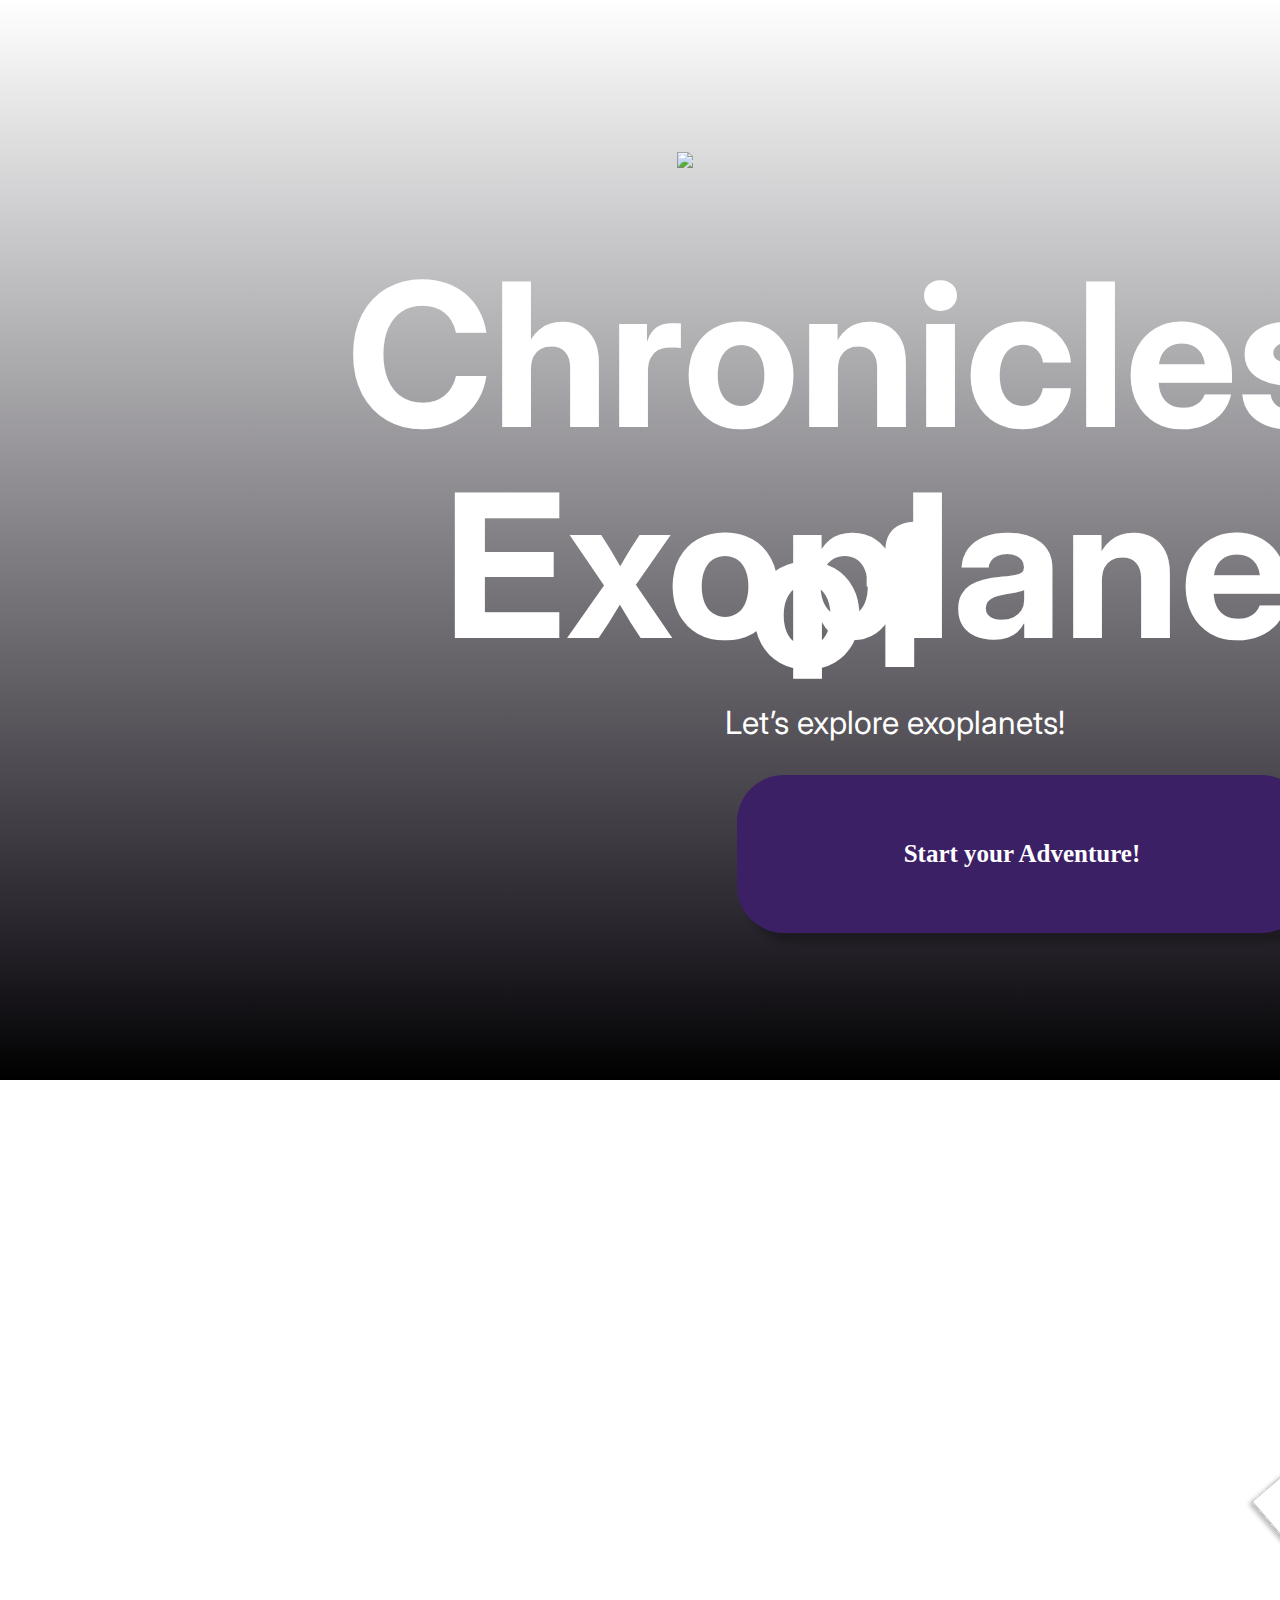
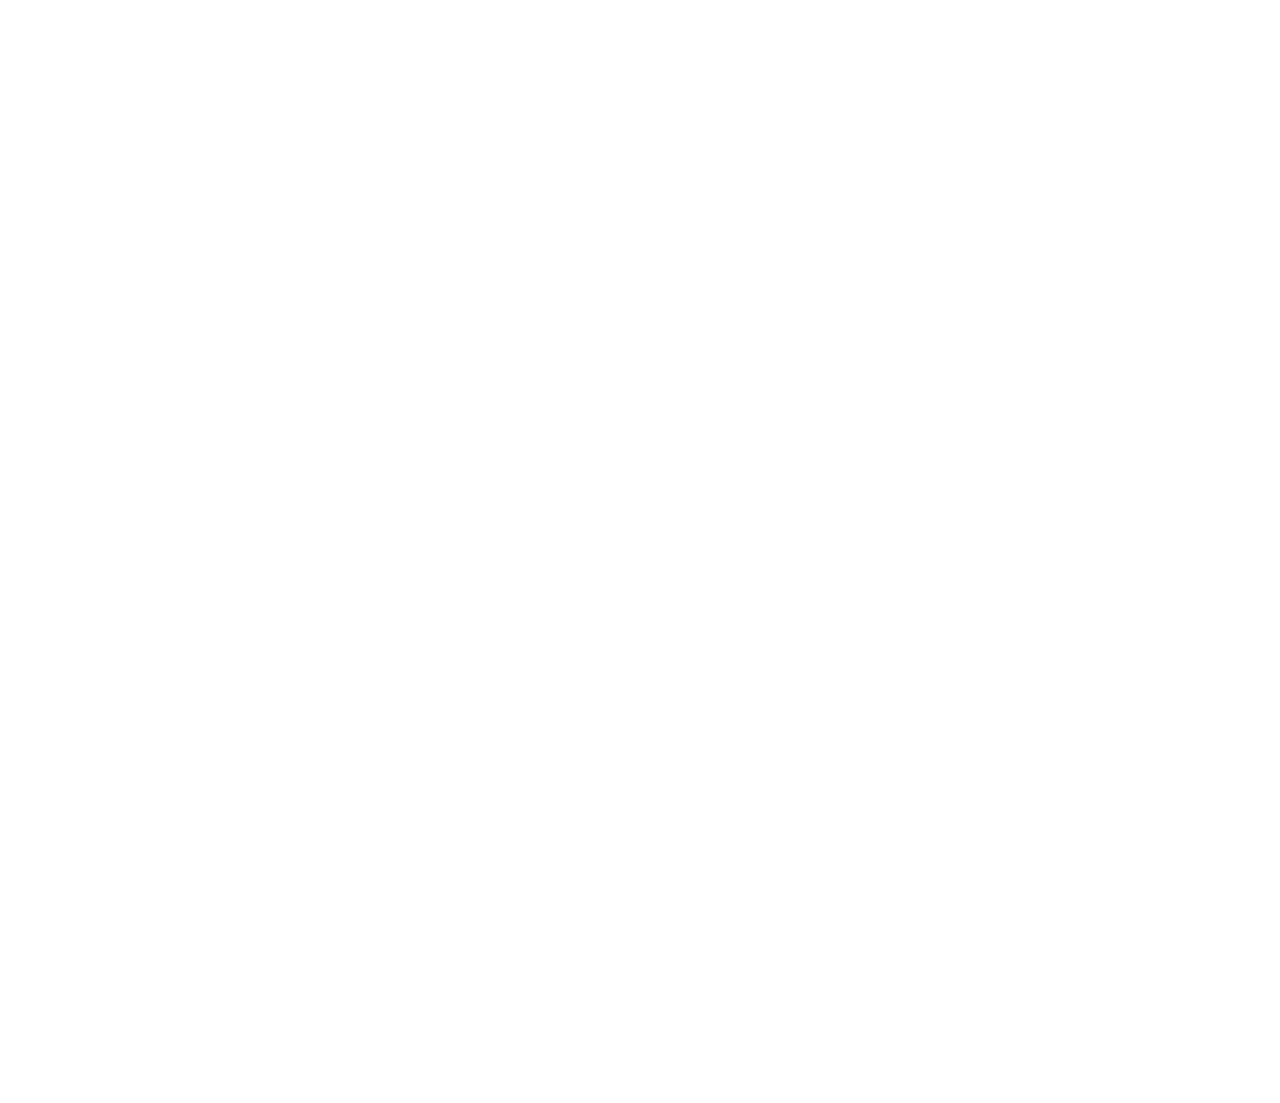
==== templates/index.html @ 8e744303 "something" ====
<!DOCTYPE html>
<html lang="en">
<head>
    <meta charset="UTF-8">
    <meta name="viewport" content="width=device-width, initial-scale=1.0">


    
    <!-- font -->
    <title>NASA Hackathon</title>
    <link rel="preconnect" href="https://fonts.googleapis.com">
    <link rel="preconnect" href="https://fonts.gstatic.com" crossorigin>
    <link href="https://fonts.googleapis.com/css2?family=Inter:opsz,wght@14..32,567&display=swap" rel="stylesheet">
    <link rel="stylesheet" href="static/css/index.css">

</head>
    <body>
        <div >
            <img style="width: 1301.92px; height: 1097.51px; left: 1751.15px; top: 1000px; position: absolute; transform: rotate(49.31deg); transform-origin: 0 0; opacity: 0; box-shadow: 0px 4px 4px rgba(0, 0, 0, 0.25)" src="https://via.placeholder.com/1302x1098" />
            <div style="width: 1920px; height: 1080px; left: 0px; top: 0px; position: absolute; background: linear-gradient(180deg, rgba(0, 0, 0, 0) 0%, rgba(5.02, 1.02, 10.63, 0.86) 86%, black 100%)"></div>
            <div style="left: 347px; top: 234px; position: absolute; text-align: center; color: white; font-size: 200px; font-family: Inter; font-weight: 700; line-height: 240px; word-wrap: break-word">Chronicles of </div>
            <img style=" left: 677px; top: 152px; position: absolute;" src="static/res/spaceship.png" />
            <img style="width: 799px; height: 743px; left: 1815.36px; top: 1017px; position: absolute; transform: rotate(49.31deg); transform-origin: 0 0; box-shadow: 0px 4px 4px rgba(0, 0, 0, 0.25)" src="https://via.placeholder.com/799x743" />
            <div style="left: 444px; top: 445px; position: absolute; text-align: center; color: white; font-size: 200px; font-family: Inter; font-weight: 700; line-height: 240px; word-wrap: break-word">Exoplanets</div>
            <div style="left: 725px; top: 701px; position: absolute; text-align: center; color: white; font-size: 32px; font-family: Inter; font-weight: 400; line-height: 44.80px; word-wrap: break-word">Let’s explore exoplanets! </div>
            <div style="width: 262px; height: 107px; left: 829px; top: 768px; position: absolute; opacity: 0; background: #3C2065; border-radius: 81px; border: 1px black solid"></div>
            <div style="width: 446px; height: 94px; padding-top: 32px; padding-bottom: 32px; padding-left: 62px; padding-right: 63px; left: 737px; top: 775px; position: absolute; background: #3C2065; box-shadow: 9px 10px 7.099999904632568px rgba(0, 0, 0, 0.25); border-radius: 47px; overflow: hidden; justify-content: center; align-items: center; display: inline-flex">
            <div style="text-align: center; color: white; font-size: 25px; font-family: Unispace; font-weight: 700; word-wrap: break-word">Start your Adventure!</div>
            </div>
            <div style="width: 1241px; height: 687px; left: 195px; top: 673px; position: absolute; opacity: 0">
                <div style="left: 0px; top: 0px; position: absolute; text-align: center; color: white; font-size: 128px; font-family: Inter; font-weight: 700; line-height: 153.60px; word-wrap: break-word">Hey Explorer!</div>
                <div style="width: 1197px; height: 488px; left: 44px; top: 199px; position: absolute; text-align: justify; color: white; font-size: 32px; font-family: Inter; font-weight: 400; line-height: 44.80px; word-wrap: break-word">Lorem ipsum dolor sit amet, consectetur adipiscing elit. Nulla ornare, magna et commodo tempus, velit metus viverra massa, in elementum dui augue at lectus. Mauris egestas finibus aliquam. Suspendisse vitae mauris id massa cursus pellentesque quis a lacus. Vestibulum at metus dictum, venenatis nisl et, egestas purus. Fusce non massa dolor. Duis congue ante rutrum lectus auctor lacinia. Cras convallis blandit purus, a pulvinar lorem fermentum at. Nunc ultrices metus tellus, quis faucibus elit tempus at. Duis egestas risus vel malesuada tincidunt. Orci varius natoque penatibus et magnis dis parturient montes, nascetur ridiculus mus. Pellentesque leo massa, tempus a egestas vel, rutrum nec libero.<br/></div>
            </div>
        </div>
    </body>
</html>
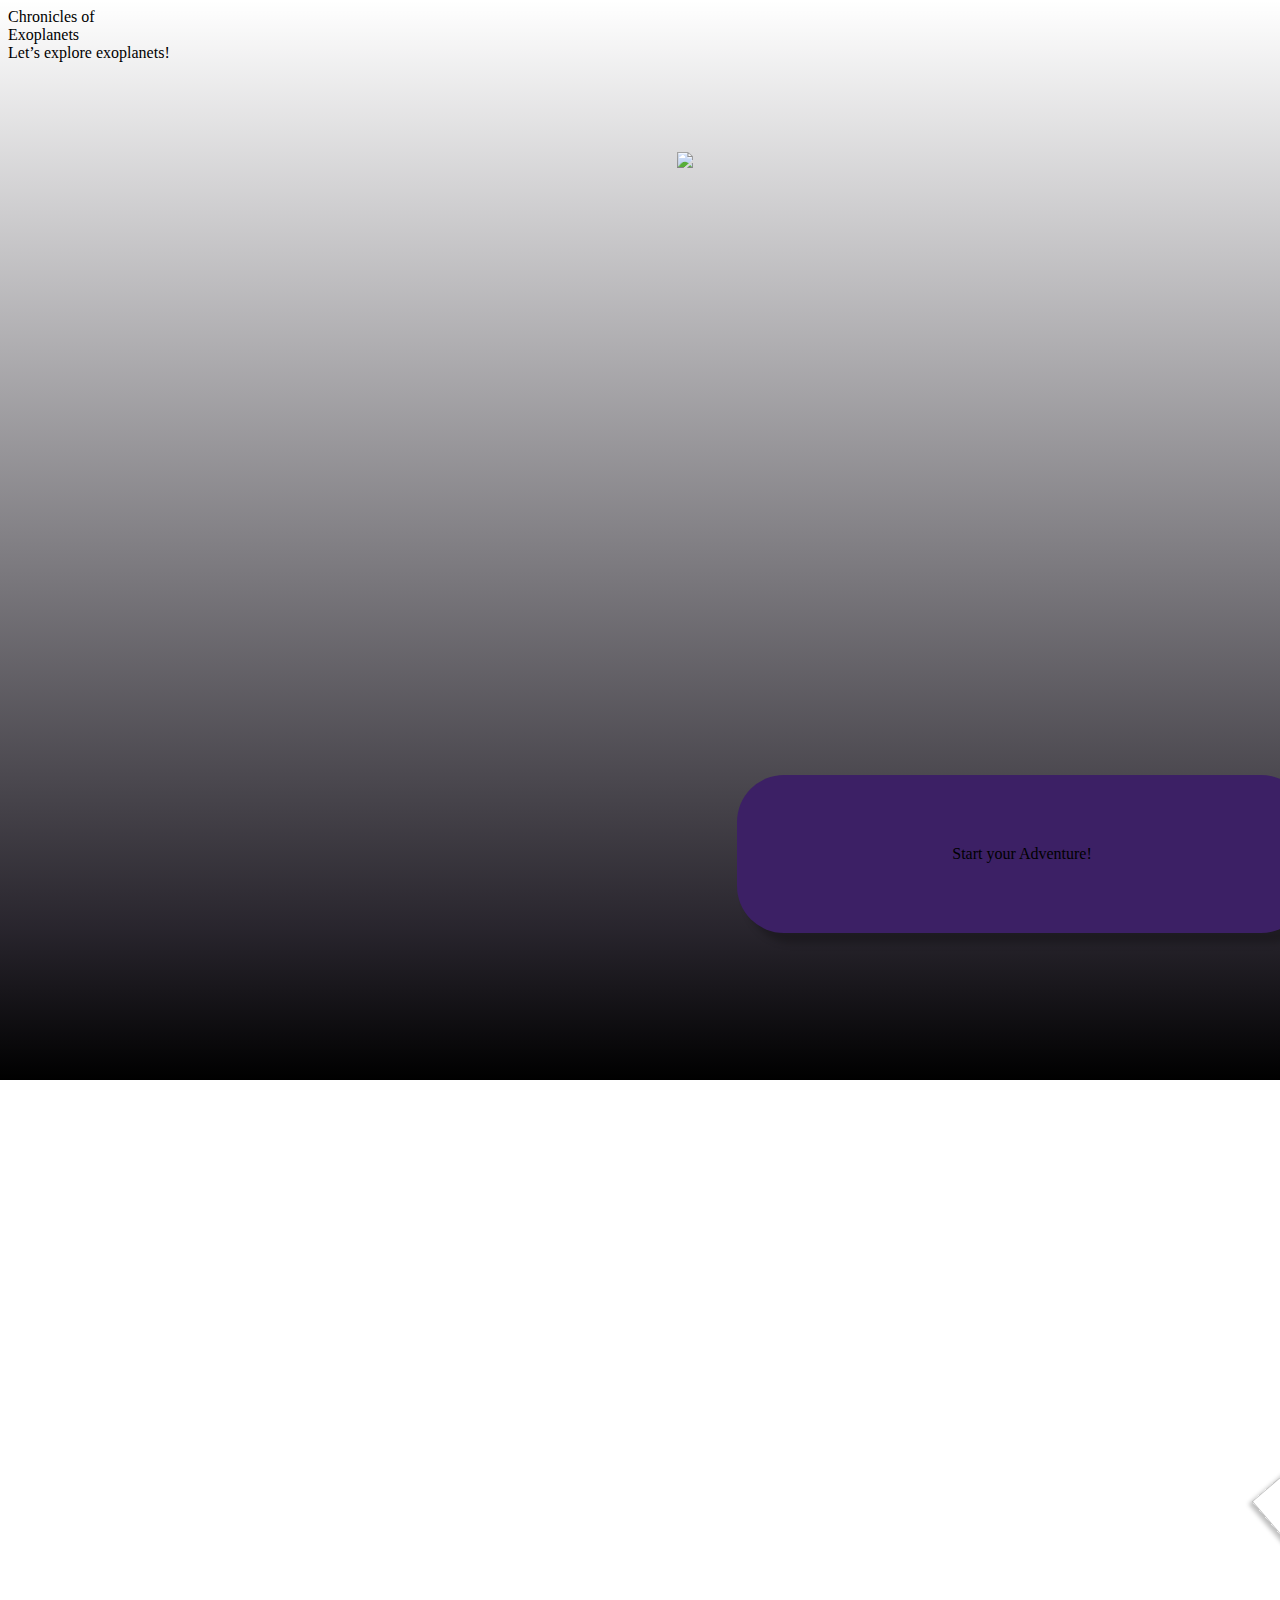
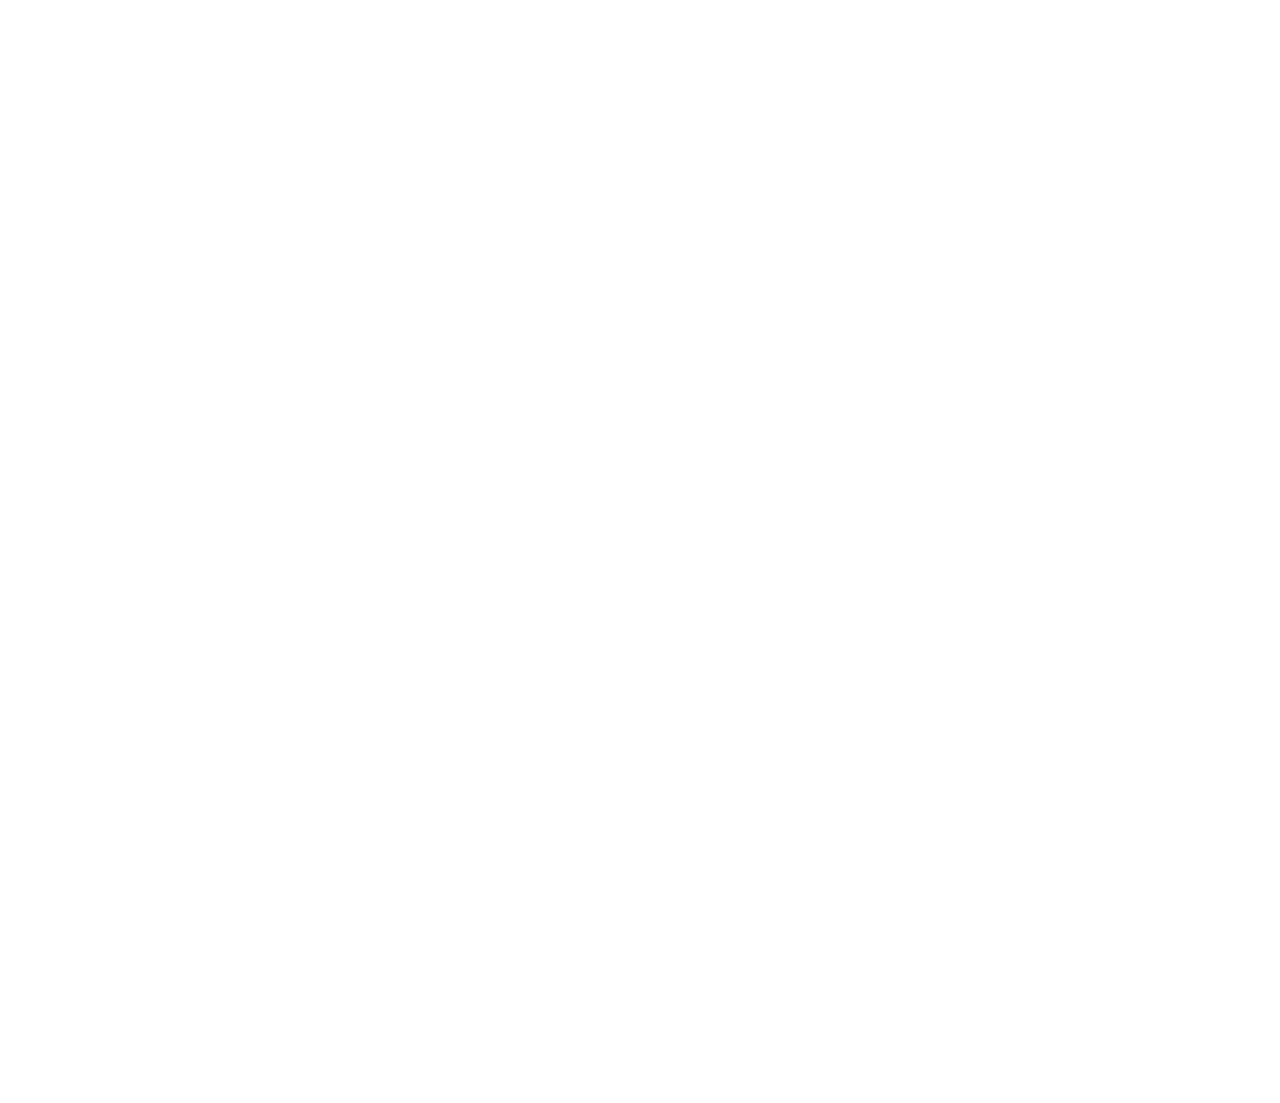
==== commit 30fa0f45: "tite" ====
--- a/templates/index.html
+++ b/templates/index.html
@@ -6,26 +6,26 @@
 
 
     
+    <link rel="stylesheet" href="static/css/index.css">
     <!-- font -->
     <title>NASA Hackathon</title>
     <link rel="preconnect" href="https://fonts.googleapis.com">
     <link rel="preconnect" href="https://fonts.gstatic.com" crossorigin>
     <link href="https://fonts.googleapis.com/css2?family=Inter:opsz,wght@14..32,567&display=swap" rel="stylesheet">
-    <link rel="stylesheet" href="static/css/index.css">
 
 </head>
     <body>
         <div >
             <img style="width: 1301.92px; height: 1097.51px; left: 1751.15px; top: 1000px; position: absolute; transform: rotate(49.31deg); transform-origin: 0 0; opacity: 0; box-shadow: 0px 4px 4px rgba(0, 0, 0, 0.25)" src="https://via.placeholder.com/1302x1098" />
             <div style="width: 1920px; height: 1080px; left: 0px; top: 0px; position: absolute; background: linear-gradient(180deg, rgba(0, 0, 0, 0) 0%, rgba(5.02, 1.02, 10.63, 0.86) 86%, black 100%)"></div>
-            <div style="left: 347px; top: 234px; position: absolute; text-align: center; color: white; font-size: 200px; font-family: Inter; font-weight: 700; line-height: 240px; word-wrap: break-word">Chronicles of </div>
+            <div class="chronicles">Chronicles of </div>
             <img style=" left: 677px; top: 152px; position: absolute;" src="static/res/spaceship.png" />
             <img style="width: 799px; height: 743px; left: 1815.36px; top: 1017px; position: absolute; transform: rotate(49.31deg); transform-origin: 0 0; box-shadow: 0px 4px 4px rgba(0, 0, 0, 0.25)" src="https://via.placeholder.com/799x743" />
-            <div style="left: 444px; top: 445px; position: absolute; text-align: center; color: white; font-size: 200px; font-family: Inter; font-weight: 700; line-height: 240px; word-wrap: break-word">Exoplanets</div>
-            <div style="left: 725px; top: 701px; position: absolute; text-align: center; color: white; font-size: 32px; font-family: Inter; font-weight: 400; line-height: 44.80px; word-wrap: break-word">Let’s explore exoplanets! </div>
+            <div class="exoplanets">Exoplanets</div>
+            <div class="letsExplore">Let’s explore exoplanets! </div>
             <div style="width: 262px; height: 107px; left: 829px; top: 768px; position: absolute; opacity: 0; background: #3C2065; border-radius: 81px; border: 1px black solid"></div>
             <div style="width: 446px; height: 94px; padding-top: 32px; padding-bottom: 32px; padding-left: 62px; padding-right: 63px; left: 737px; top: 775px; position: absolute; background: #3C2065; box-shadow: 9px 10px 7.099999904632568px rgba(0, 0, 0, 0.25); border-radius: 47px; overflow: hidden; justify-content: center; align-items: center; display: inline-flex">
-            <div style="text-align: center; color: white; font-size: 25px; font-family: Unispace; font-weight: 700; word-wrap: break-word">Start your Adventure!</div>
+            <div class="buttonText">Start your Adventure!</div>
             </div>
             <div style="width: 1241px; height: 687px; left: 195px; top: 673px; position: absolute; opacity: 0">
                 <div style="left: 0px; top: 0px; position: absolute; text-align: center; color: white; font-size: 128px; font-family: Inter; font-weight: 700; line-height: 153.60px; word-wrap: break-word">Hey Explorer!</div>
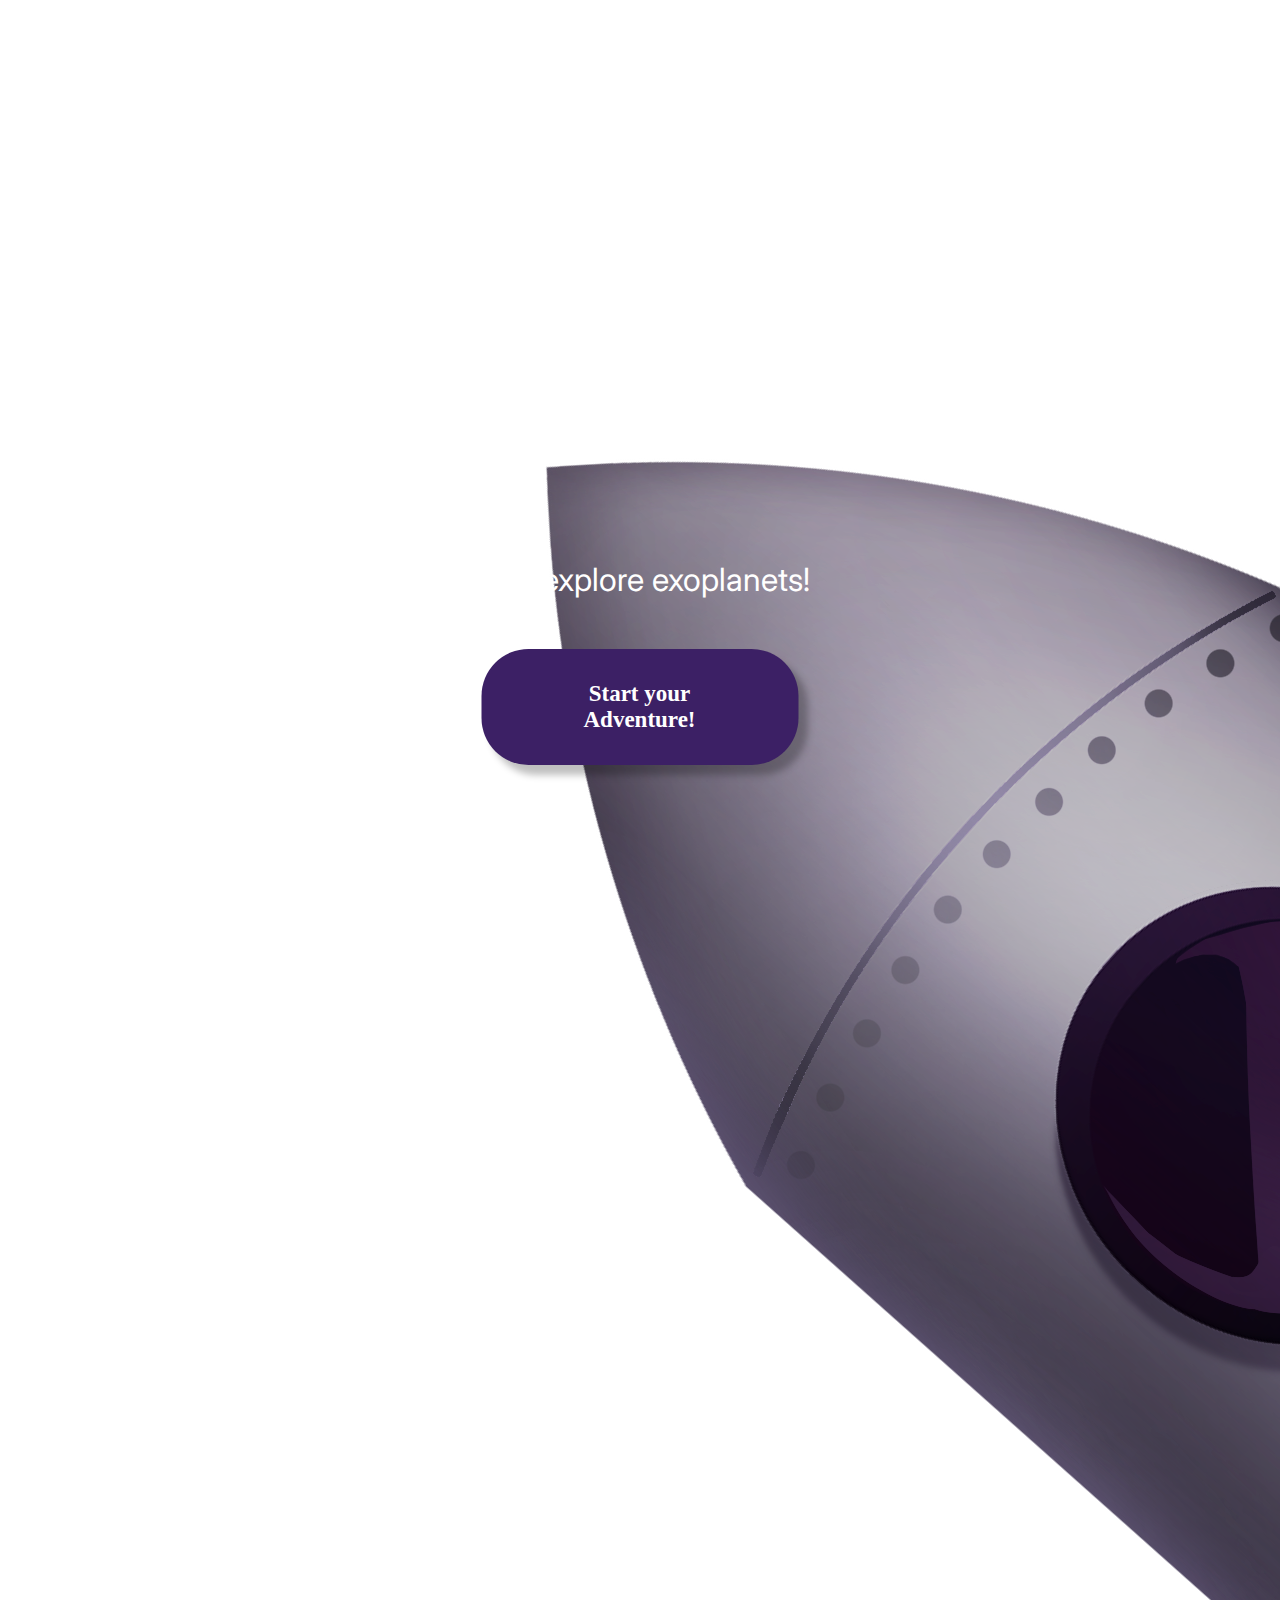
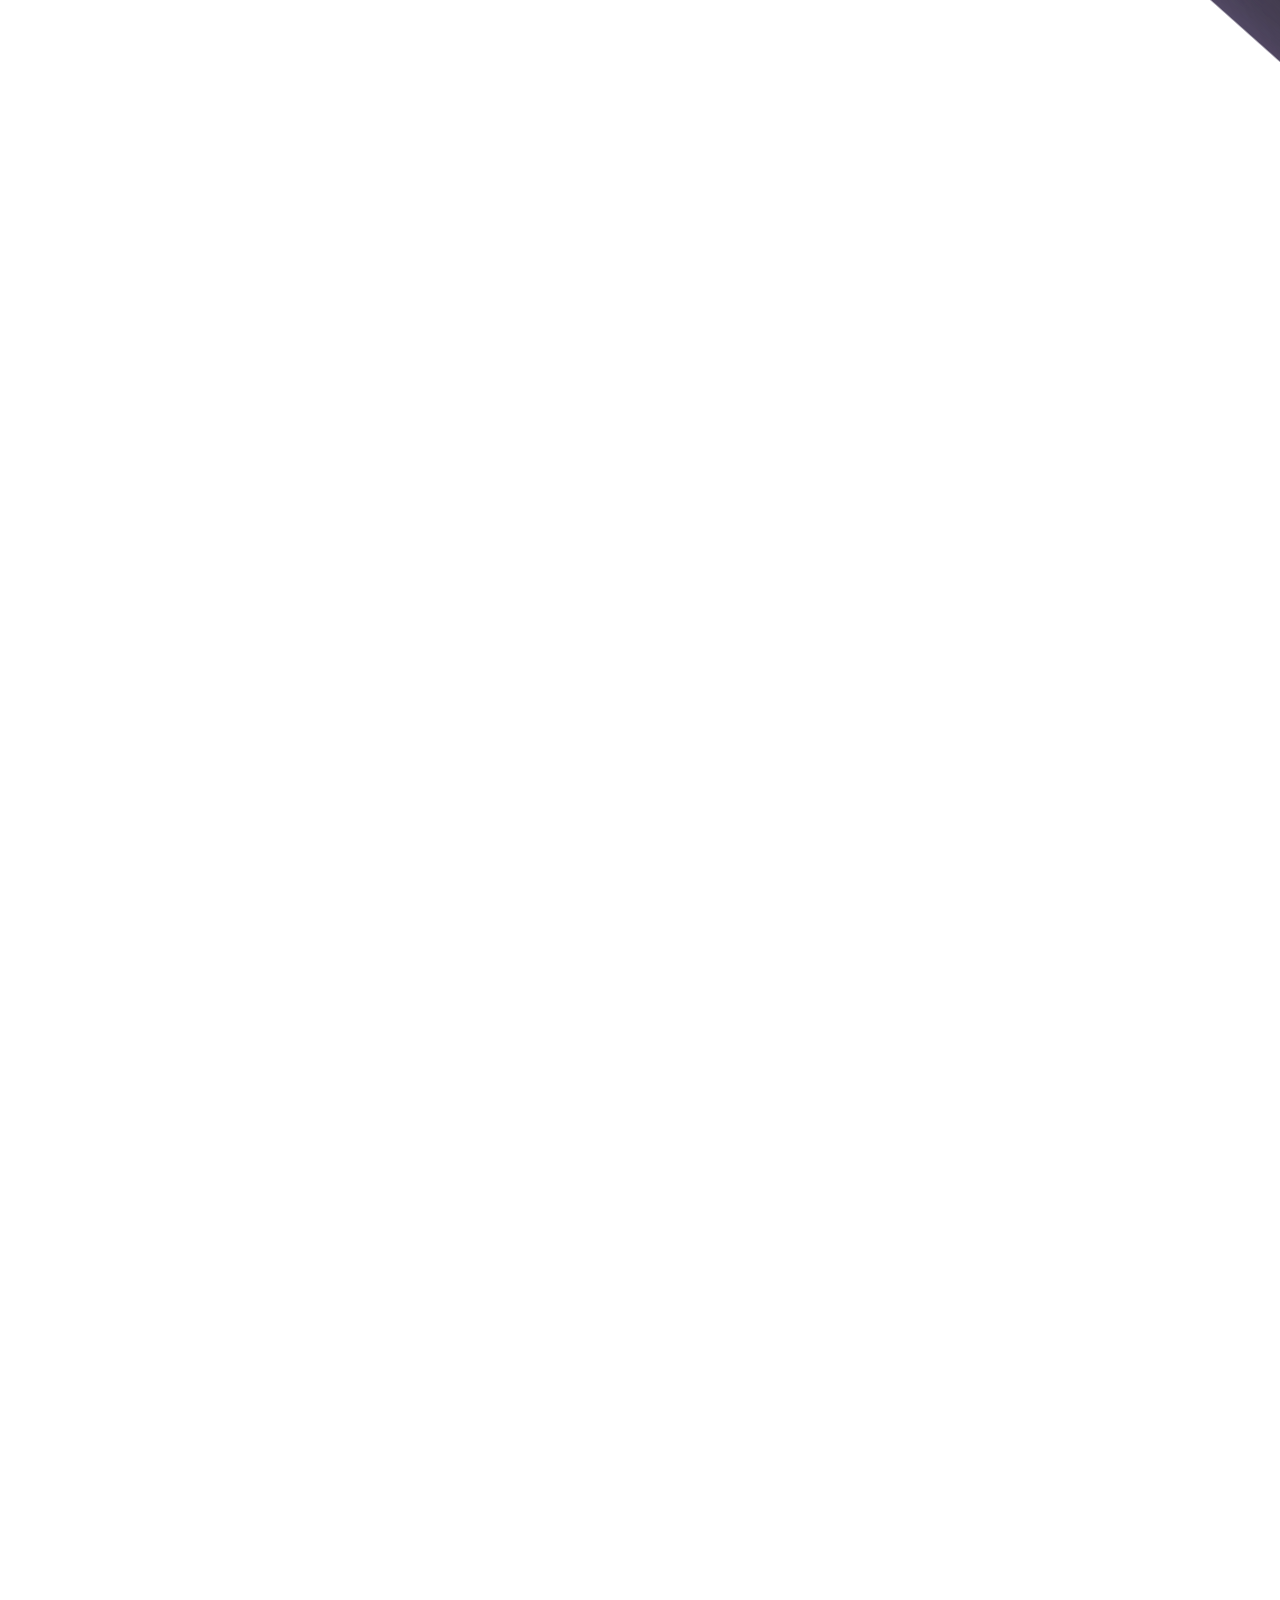
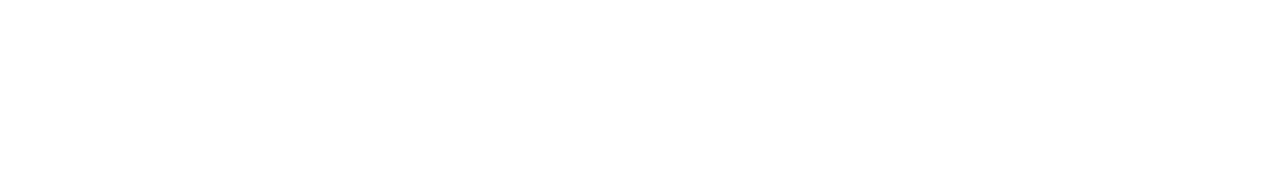
==== commit de203da2: "Merge branch 'main' of https://github.com/n-ginan/Nasa-Hackathon-Team-Rock" ====
--- a/templates/index.html
+++ b/templates/index.html
@@ -6,31 +6,23 @@
 
 
     
-    <link rel="stylesheet" href="static/css/index.css">
     <!-- font -->
     <title>NASA Hackathon</title>
     <link rel="preconnect" href="https://fonts.googleapis.com">
     <link rel="preconnect" href="https://fonts.gstatic.com" crossorigin>
     <link href="https://fonts.googleapis.com/css2?family=Inter:opsz,wght@14..32,567&display=swap" rel="stylesheet">
+    <link rel="stylesheet" href="../static/css/index.css">
 
 </head>
-    <body>
-        <div >
-            <img style="width: 1301.92px; height: 1097.51px; left: 1751.15px; top: 1000px; position: absolute; transform: rotate(49.31deg); transform-origin: 0 0; opacity: 0; box-shadow: 0px 4px 4px rgba(0, 0, 0, 0.25)" src="https://via.placeholder.com/1302x1098" />
-            <div style="width: 1920px; height: 1080px; left: 0px; top: 0px; position: absolute; background: linear-gradient(180deg, rgba(0, 0, 0, 0) 0%, rgba(5.02, 1.02, 10.63, 0.86) 86%, black 100%)"></div>
-            <div class="chronicles">Chronicles of </div>
-            <img style=" left: 677px; top: 152px; position: absolute;" src="static/res/spaceship.png" />
-            <img style="width: 799px; height: 743px; left: 1815.36px; top: 1017px; position: absolute; transform: rotate(49.31deg); transform-origin: 0 0; box-shadow: 0px 4px 4px rgba(0, 0, 0, 0.25)" src="https://via.placeholder.com/799x743" />
-            <div class="exoplanets">Exoplanets</div>
-            <div class="letsExplore">Let’s explore exoplanets! </div>
-            <div style="width: 262px; height: 107px; left: 829px; top: 768px; position: absolute; opacity: 0; background: #3C2065; border-radius: 81px; border: 1px black solid"></div>
-            <div style="width: 446px; height: 94px; padding-top: 32px; padding-bottom: 32px; padding-left: 62px; padding-right: 63px; left: 737px; top: 775px; position: absolute; background: #3C2065; box-shadow: 9px 10px 7.099999904632568px rgba(0, 0, 0, 0.25); border-radius: 47px; overflow: hidden; justify-content: center; align-items: center; display: inline-flex">
-            <div class="buttonText">Start your Adventure!</div>
-            </div>
-            <div style="width: 1241px; height: 687px; left: 195px; top: 673px; position: absolute; opacity: 0">
-                <div style="left: 0px; top: 0px; position: absolute; text-align: center; color: white; font-size: 128px; font-family: Inter; font-weight: 700; line-height: 153.60px; word-wrap: break-word">Hey Explorer!</div>
-                <div style="width: 1197px; height: 488px; left: 44px; top: 199px; position: absolute; text-align: justify; color: white; font-size: 32px; font-family: Inter; font-weight: 400; line-height: 44.80px; word-wrap: break-word">Lorem ipsum dolor sit amet, consectetur adipiscing elit. Nulla ornare, magna et commodo tempus, velit metus viverra massa, in elementum dui augue at lectus. Mauris egestas finibus aliquam. Suspendisse vitae mauris id massa cursus pellentesque quis a lacus. Vestibulum at metus dictum, venenatis nisl et, egestas purus. Fusce non massa dolor. Duis congue ante rutrum lectus auctor lacinia. Cras convallis blandit purus, a pulvinar lorem fermentum at. Nunc ultrices metus tellus, quis faucibus elit tempus at. Duis egestas risus vel malesuada tincidunt. Orci varius natoque penatibus et magnis dis parturient montes, nascetur ridiculus mus. Pellentesque leo massa, tempus a egestas vel, rutrum nec libero.<br/></div>
-            </div>
-        </div>
+    <body style="top: 10%; bottom: 10%;">
+            <div style="width: 100%; height: 100%; display: none; position: fixed; top: 0; left: 0; right: 0; bottom: 0; z-index: 2; background: linear-gradient(180deg, rgba(0, 0, 0, 0) 0%, rgba(5.02, 1.02, 10.63, 0.86) 86%, black 100%)"></div>
+            <div class="headingTitle" style="left: 0%; right: 0%; top: 5%; position: absolute;">Chronicles of </div>
+            <img style="left: 30%; position: absolute;" src="../static/res/spaceship.png" />
+            <div class="headingTitle" style="left: 0%; right: 0%; top: 28%; position: absolute;">Exoplanets</div>
+            <div style="left: 0%; right: 0%; top: 62%; position: absolute; text-align: center; color: white; font-size: 32px; font-family: Inter; font-weight: 400; line-height: 44.80px; word-wrap: break-word">Let’s explore exoplanets!</div>
+            <div class="buttonStyle" style="bottom: 15%; left: 50%; transform: translateX(-50%); position: absolute; width: 15%; ">
+                <div class="buttonText">Start your Adventure!</div>
+            </div>  
+            <script src="/static/js/router.js"></script>
     </body>
 </html>     --- a/static/css/index.css
+++ b/static/css/index.css
@@ -0,0 +1,51 @@
+body{
+    background-image: url(../res/space.jpg); 
+    background-size: cover; 
+    align-items: center;
+    overflow: hidden;
+}
+
+.headingTitle{
+    text-align: center; 
+    color: white; 
+    font-size: 200px; 
+    font-family: Inter; 
+    font-weight: 700; 
+    line-height: 240px; 
+    word-wrap: break-word
+} 
+
+.buttonText {
+    text-align: center; 
+    color: rgb(255, 255, 255); 
+    font-size: 23px; 
+    font-family: Unispace; 
+    font-weight: 700; 
+    word-wrap: break-word
+}
+
+.buttonStyle {
+    padding-top: 32px; 
+    padding-bottom: 32px; 
+    padding-left: 62px; 
+    padding-right: 63px; 
+    background: #3C2065; 
+    box-shadow: 9px 10px 7.099999904632568px rgba(0, 0, 0, 0.25); 
+    border-radius: 47px;
+    justify-content: center; 
+    align-self: center;
+    display: inline-flex;
+}
+
+.letsExplore {
+    left: 725px; 
+    top: 701px; 
+    position: absolute; 
+    text-align: center; 
+    color: rgb(255, 255, 255); 
+    font-size: 32px; 
+    font-family: Inter; 
+    font-weight: 400; 
+    line-height: 44.80px; 
+    word-wrap: break-word
+}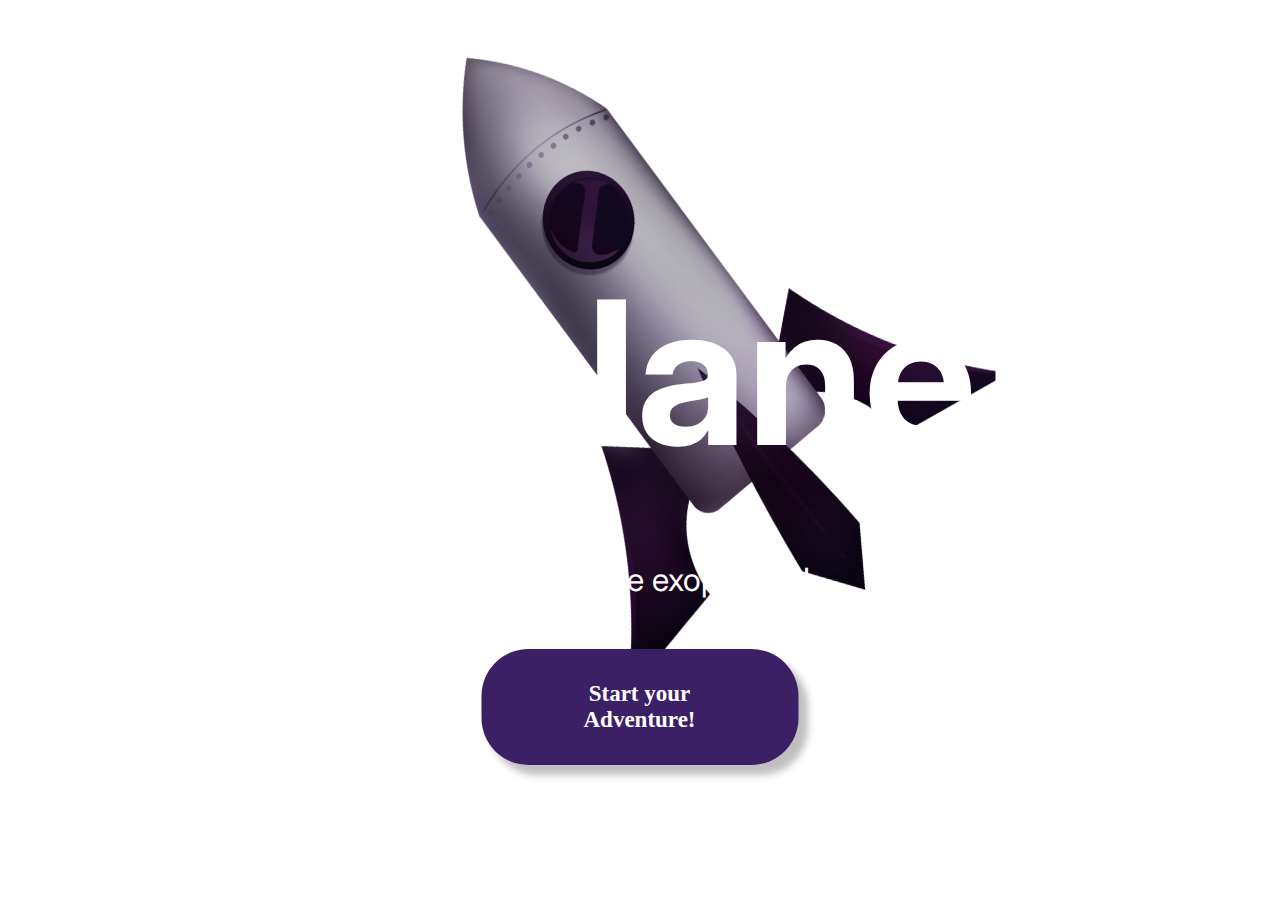
==== commit b75597c5: "Jey Uso" ====
--- a/templates/index.html
+++ b/templates/index.html
@@ -17,12 +17,12 @@
     <body style="top: 10%; bottom: 10%;">
             <div style="width: 100%; height: 100%; display: none; position: fixed; top: 0; left: 0; right: 0; bottom: 0; z-index: 2; background: linear-gradient(180deg, rgba(0, 0, 0, 0) 0%, rgba(5.02, 1.02, 10.63, 0.86) 86%, black 100%)"></div>
             <div class="headingTitle" style="left: 0%; right: 0%; top: 5%; position: absolute;">Chronicles of </div>
-            <img style="left: 30%; position: absolute;" src="../static/res/spaceship.png" />
+            <img class="spaceship" style="left: 30%; position: absolute;" src="../static/res/spaceship.png" />
             <div class="headingTitle" style="left: 0%; right: 0%; top: 28%; position: absolute;">Exoplanets</div>
             <div style="left: 0%; right: 0%; top: 62%; position: absolute; text-align: center; color: white; font-size: 32px; font-family: Inter; font-weight: 400; line-height: 44.80px; word-wrap: break-word">Let’s explore exoplanets!</div>
             <div class="buttonStyle" style="bottom: 15%; left: 50%; transform: translateX(-50%); position: absolute; width: 15%; ">
-                <div class="buttonText">Start your Adventure!</div>
+            <div class="buttonText" id="startAdventureBtn">Start your Adventure!</div>
             </div>  
-            <script src="/static/js/router.js"></script>
+            <script src="/static/js/index.js"></script>
     </body>
 </html>     --- a/static/css/index.css
+++ b/static/css/index.css
@@ -48,4 +48,10 @@
     font-weight: 400; 
     line-height: 44.80px; 
     word-wrap: break-word
+}
+
+.spaceship {
+    height: 80%;
+    width: 52%;
+    transform: rotate(10deg); 
 }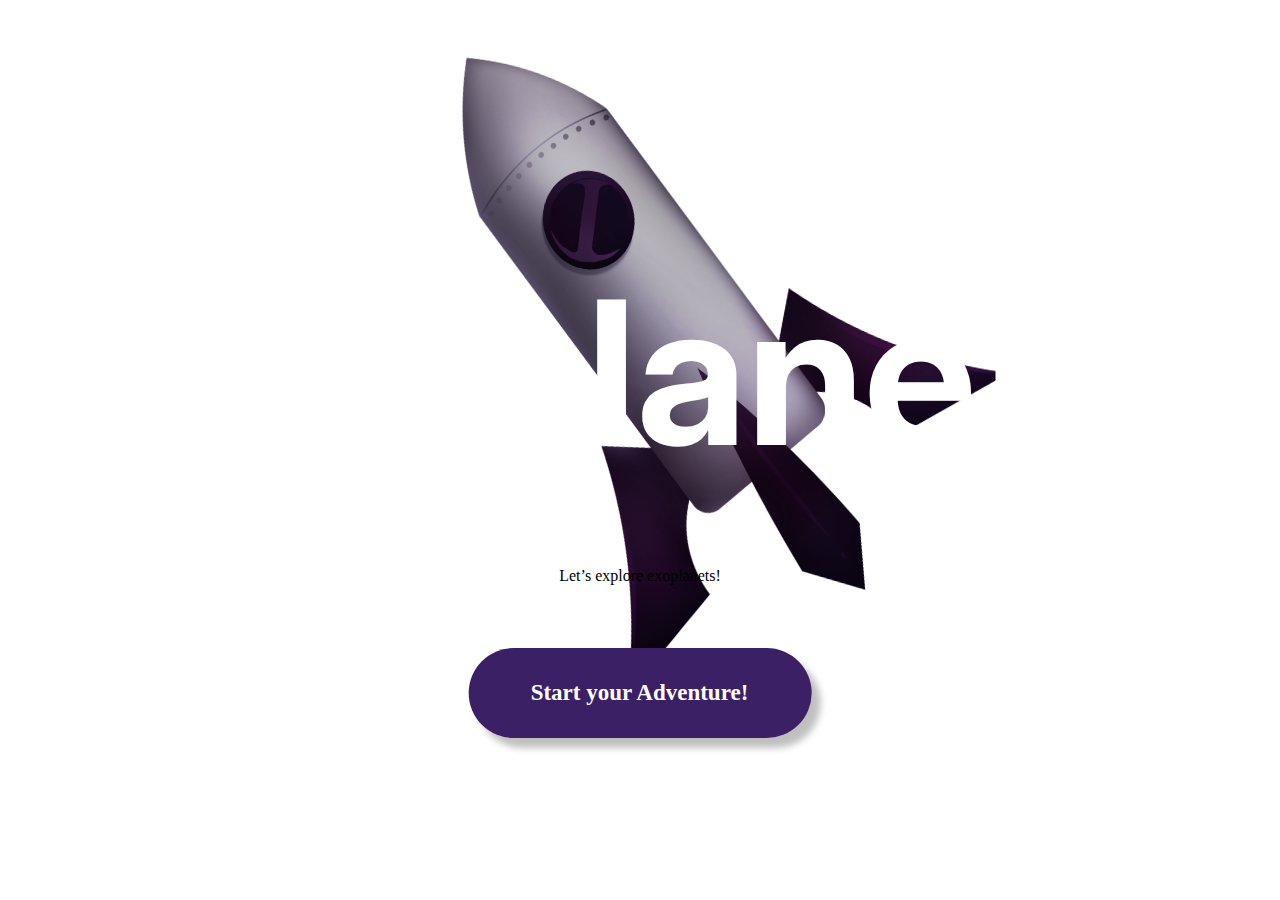
==== commit 7caa3bcc: "added intro files" ====
--- a/templates/index.html
+++ b/templates/index.html
@@ -3,25 +3,27 @@
 <head>
     <meta charset="UTF-8">
     <meta name="viewport" content="width=device-width, initial-scale=1.0">
-
-
+    <title>NASA Hackathon</title>   
     
     <!-- font -->
-    <title>NASA Hackathon</title>
     <link rel="preconnect" href="https://fonts.googleapis.com">
     <link rel="preconnect" href="https://fonts.gstatic.com" crossorigin>
     <link href="https://fonts.googleapis.com/css2?family=Inter:opsz,wght@14..32,567&display=swap" rel="stylesheet">
+
+    <!-- css -->
     <link rel="stylesheet" href="../static/css/index.css">
+    <link rel="stylesheet" href="../static/css/common.css">
 
 </head>
     <body style="top: 10%; bottom: 10%;">
-            <div style="width: 100%; height: 100%; display: none; position: fixed; top: 0; left: 0; right: 0; bottom: 0; z-index: 2; background: linear-gradient(180deg, rgba(0, 0, 0, 0) 0%, rgba(5.02, 1.02, 10.63, 0.86) 86%, black 100%)"></div>
+            <div class="gradient"></div>
             <div class="headingTitle" style="left: 0%; right: 0%; top: 5%; position: absolute;">Chronicles of </div>
-            <img class="spaceship" style="left: 30%; position: absolute;" src="../static/res/spaceship.png" />
+            <img class="spaceship" style="left: 30%; position: absolute;" src="../static/res/spaceship_diagonal.png" />
             <div class="headingTitle" style="left: 0%; right: 0%; top: 28%; position: absolute;">Exoplanets</div>
-            <div style="left: 0%; right: 0%; top: 62%; position: absolute; text-align: center; color: white; font-size: 32px; font-family: Inter; font-weight: 400; line-height: 44.80px; word-wrap: break-word">Let’s explore exoplanets!</div>
-            <div class="buttonStyle" style="bottom: 15%; left: 50%; transform: translateX(-50%); position: absolute; width: 15%; ">
-            <div class="buttonText" id="startAdventureBtn">Start your Adventure!</div>
+            <!-- mukhang off sa preview but ok sa flask for me -->
+            <div class="headingSmall" style="left: 0%; right: 0%; top: 63%; position: absolute; text-align: center">Let’s explore exoplanets!</div>
+            <div class="buttonStyle" id="startAdventureBtn" style="bottom: 18%; left: 50%; transform: translateX(-50%); position: absolute; width: fit-content; ">
+                <div class="buttonText">Start your Adventure!</div>
             </div>  
             <script src="/static/js/index.js"></script>
     </body>
--- a/static/css/index.css
+++ b/static/css/index.css
@@ -54,4 +54,9 @@
     height: 80%;
     width: 52%;
     transform: rotate(10deg); 
+}
+
+/* Dragun */
+#startAdventureBtn {
+    cursor: pointer;
 }